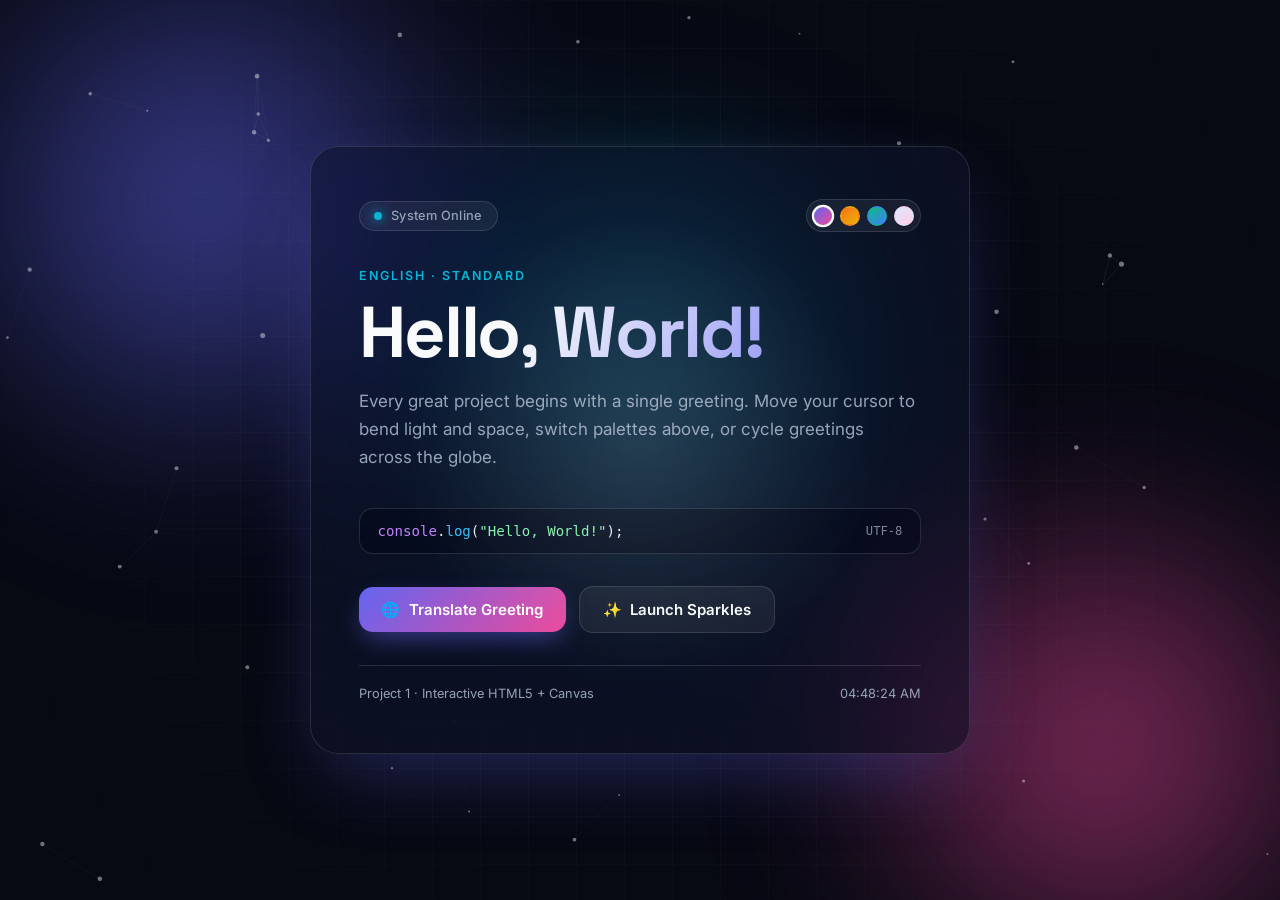
==== index.html @ d6d96fd7 "First Commit" ====
<!DOCTYPE html>
<html lang="en">
<head>
  <meta charset="UTF-8" />
  <meta name="viewport" content="width=device-width, initial-scale=1.0" />
  <title>Hello, World!</title>
  <link rel="preconnect" href="https://fonts.googleapis.com" />
  <link rel="preconnect" href="https://fonts.gstatic.com" crossorigin />
  <link href="https://fonts.googleapis.com/css2?family=Inter:wght@400;500;600&family=Space+Grotesk:wght@600;700&display=swap" rel="stylesheet" />
  <style>
    :root {
      --bg-base: #070913;
      --accent-1: #6366f1;
      --accent-2: #ec4899;
      --accent-3: #06b6d4;
      --card-bg: rgba(17, 22, 42, 0.58);
      --card-border: rgba(255, 255, 255, 0.12);
      --text-main: #f8fafc;
      --text-muted: #94a3b8;
      --chip-bg: rgba(255, 255, 255, 0.06);
      --shadow-glow: 0 30px 80px -20px rgba(99, 102, 241, 0.35);
    }

    [data-theme="sunset"] {
      --bg-base: #12080d;
      --accent-1: #f97316;
      --accent-2: #ef4444;
      --accent-3: #eab308;
      --card-bg: rgba(34, 15, 22, 0.6);
      --shadow-glow: 0 30px 80px -20px rgba(249, 115, 22, 0.35);
    }

    [data-theme="emerald"] {
      --bg-base: #04110e;
      --accent-1: #10b981;
      --accent-2: #14b8a6;
      --accent-3: #3b82f6;
      --card-bg: rgba(10, 30, 26, 0.6);
      --shadow-glow: 0 30px 80px -20px rgba(16, 185, 129, 0.35);
    }

    [data-theme="daylight"] {
      --bg-base: #f4f7ff;
      --accent-1: #4f46e5;
      --accent-2: #db2777;
      --accent-3: #0284c7;
      --card-bg: rgba(255, 255, 255, 0.72);
      --card-border: rgba(15, 23, 42, 0.1);
      --text-main: #0f172a;
      --text-muted: #475569;
      --chip-bg: rgba(15, 23, 42, 0.05);
      --shadow-glow: 0 30px 80px -20px rgba(79, 70, 229, 0.22);
    }

    * {
      box-sizing: border-box;
      margin: 0;
      padding: 0;
    }

    body {
      min-height: 100vh;
      font-family: 'Inter', -apple-system, BlinkMacSystemFont, 'Segoe UI', Roboto, sans-serif;
      background-color: var(--bg-base);
      color: var(--text-main);
      display: grid;
      place-items: center;
      overflow: hidden;
      position: relative;
      transition: background-color 0.6s cubic-bezier(0.22, 1, 0.36, 1), color 0.4s ease;
      padding: 1.5rem;
    }

    /* Ambient animated aurora blobs */
    .aurora {
      position: fixed;
      inset: 0;
      pointer-events: none;
      z-index: 0;
      filter: blur(90px);
      opacity: 0.65;
    }

    .blob {
      position: absolute;
      border-radius: 50%;
      animation: float 16s ease-in-out infinite alternate;
      transition: background 0.6s ease;
    }

    .blob-1 {
      width: 48vw;
      height: 48vw;
      max-width: 620px;
      max-height: 620px;
      background: radial-gradient(circle, var(--accent-1), transparent 70%);
      top: -12%;
      left: -8%;
    }

    .blob-2 {
      width: 44vw;
      height: 44vw;
      max-width: 560px;
      max-height: 560px;
      background: radial-gradient(circle, var(--accent-2), transparent 70%);
      bottom: -14%;
      right: -8%;
      animation-delay: -6s;
    }

    .blob-3 {
      width: 36vw;
      height: 36vw;
      max-width: 460px;
      max-height: 460px;
      background: radial-gradient(circle, var(--accent-3), transparent 70%);
      top: 40%;
      left: 50%;
      transform: translate(-50%, -50%);
      animation-delay: -11s;
    }

    @keyframes float {
      0% {
        transform: translate(0, 0) scale(1);
      }
      50% {
        transform: translate(40px, -30px) scale(1.08);
      }
      100% {
        transform: translate(-30px, 35px) scale(0.95);
      }
    }

    /* Interactive particle canvas */
    #constellation {
      position: fixed;
      inset: 0;
      width: 100%;
      height: 100%;
      z-index: 1;
      pointer-events: none;
    }

    /* Subtle noise grain overlay */
    .grid-overlay {
      position: fixed;
      inset: 0;
      z-index: 1;
      pointer-events: none;
      background-image:
        linear-gradient(to right, rgba(148, 163, 184, 0.05) 1px, transparent 1px),
        linear-gradient(to bottom, rgba(148, 163, 184, 0.05) 1px, transparent 1px);
      background-size: 48px 48px;
      mask-image: radial-gradient(circle at center, black 35%, transparent 85%);
      -webkit-mask-image: radial-gradient(circle at center, black 35%, transparent 85%);
    }

    /* Main glassmorphic card */
    .stage {
      perspective: 1200px;
      z-index: 2;
      width: 100%;
      max-width: 660px;
    }

    .card {
      position: relative;
      background: var(--card-bg);
      backdrop-filter: blur(24px) saturate(160%);
      -webkit-backdrop-filter: blur(24px) saturate(160%);
      border: 1px solid var(--card-border);
      border-radius: 28px;
      padding: 3.25rem 3rem;
      box-shadow: var(--shadow-glow);
      transform-style: preserve-3d;
      transition: transform 0.18s ease-out, background 0.5s ease, border-color 0.5s ease, box-shadow 0.5s ease;
      overflow: hidden;
    }

    /* Dynamic spotlight inside card */
    .card::before {
      content: "";
      position: absolute;
      inset: 0;
      background: radial-gradient(
        520px circle at var(--mouse-x, 50%) var(--mouse-y, 50%),
        rgba(255, 255, 255, 0.11),
        transparent 45%
      );
      pointer-events: none;
      border-radius: inherit;
    }

    .top-bar {
      display: flex;
      align-items: center;
      justify-content: space-between;
      gap: 1rem;
      margin-bottom: 2.25rem;
      flex-wrap: wrap;
    }

    .status-pill {
      display: inline-flex;
      align-items: center;
      gap: 0.55rem;
      padding: 0.42rem 0.9rem;
      border-radius: 999px;
      background: var(--chip-bg);
      border: 1px solid var(--card-border);
      font-size: 0.8rem;
      font-weight: 500;
      letter-spacing: 0.02em;
      color: var(--text-muted);
    }

    .pulse-dot {
      width: 8px;
      height: 8px;
      border-radius: 50%;
      background: var(--accent-3);
      box-shadow: 0 0 12px var(--accent-3);
      animation: pulse 2s infinite;
    }

    @keyframes pulse {
      0%, 100% { transform: scale(1); opacity: 1; }
      50% { transform: scale(1.35); opacity: 0.65; }
    }

    .theme-switcher {
      display: inline-flex;
      align-items: center;
      gap: 0.45rem;
      padding: 0.35rem;
      border-radius: 999px;
      background: var(--chip-bg);
      border: 1px solid var(--card-border);
    }

    .theme-dot {
      width: 20px;
      height: 20px;
      border-radius: 50%;
      border: 2px solid transparent;
      cursor: pointer;
      transition: transform 0.2s ease, border-color 0.2s ease;
    }

    .theme-dot:hover {
      transform: scale(1.18);
    }

    .theme-dot.active {
      border-color: var(--text-main);
      transform: scale(1.12);
    }

    .theme-dot[data-set="aurora"] { background: linear-gradient(135deg, #6366f1, #ec4899); }
    .theme-dot[data-set="sunset"] { background: linear-gradient(135deg, #f97316, #eab308); }
    .theme-dot[data-set="emerald"] { background: linear-gradient(135deg, #10b981, #3b82f6); }
    .theme-dot[data-set="daylight"] { background: linear-gradient(135deg, #e0e7ff, #fbcfe8); }

    .lang-tag {
      font-size: 0.78rem;
      text-transform: uppercase;
      letter-spacing: 0.16em;
      font-weight: 600;
      color: var(--accent-3);
      margin-bottom: 0.65rem;
      display: block;
      transition: opacity 0.25s ease;
    }

    h1 {
      font-family: 'Space Grotesk', system-ui, sans-serif;
      font-size: clamp(2.75rem, 7vw, 4.5rem);
      font-weight: 700;
      line-height: 1.06;
      letter-spacing: -0.03em;
      margin-bottom: 1.15rem;
      background: linear-gradient(120deg, var(--text-main) 15%, var(--accent-1) 52%, var(--accent-2) 88%);
      background-size: 200% auto;
      -webkit-background-clip: text;
      background-clip: text;
      color: transparent;
      animation: shimmer 6s linear infinite;
      transition: opacity 0.22s ease, transform 0.22s ease;
    }

    .fade-swap {
      opacity: 0;
      transform: translateY(8px);
    }

    @keyframes shimmer {
      to {
        background-position: 200% center;
      }
    }

    .subtitle {
      font-size: 1.06rem;
      line-height: 1.65;
      color: var(--text-muted);
      max-width: 52ch;
      margin-bottom: 2.25rem;
    }

    .code-snippet {
      display: flex;
      align-items: center;
      justify-content: space-between;
      gap: 0.75rem;
      background: rgba(2, 6, 23, 0.42);
      border: 1px solid var(--card-border);
      border-radius: 14px;
      padding: 0.85rem 1.1rem;
      margin-bottom: 2rem;
      font-family: 'Cascadia Code', 'Fira Code', Consolas, monospace;
      font-size: 0.88rem;
      color: #e2e8f0;
      overflow-x: auto;
    }

    [data-theme="daylight"] .code-snippet {
      background: rgba(15, 23, 42, 0.88);
    }

    .code-kw { color: #c084fc; }
    .code-fn { color: #38bdf8; }
    .code-str { color: #86efac; }

    .actions {
      display: flex;
      flex-wrap: wrap;
      gap: 0.85rem;
      align-items: center;
    }

    .btn {
      appearance: none;
      border: none;
      cursor: pointer;
      font-family: inherit;
      font-size: 0.94rem;
      font-weight: 600;
      padding: 0.82rem 1.4rem;
      border-radius: 14px;
      display: inline-flex;
      align-items: center;
      gap: 0.55rem;
      transition: transform 0.18s ease, box-shadow 0.25s ease, background 0.25s ease;
    }

    .btn:active {
      transform: scale(0.97);
    }

    .btn-primary {
      background: linear-gradient(135deg, var(--accent-1), var(--accent-2));
      color: #ffffff;
      box-shadow: 0 10px 26px -6px rgba(99, 102, 241, 0.55);
    }

    .btn-primary:hover {
      transform: translateY(-2px);
      box-shadow: 0 14px 30px -6px rgba(236, 72, 153, 0.55);
    }

    .btn-secondary {
      background: var(--chip-bg);
      color: var(--text-main);
      border: 1px solid var(--card-border);
    }

    .btn-secondary:hover {
      transform: translateY(-2px);
      background: rgba(255, 255, 255, 0.12);
    }

    .footer-meta {
      margin-top: 2rem;
      padding-top: 1.25rem;
      border-top: 1px solid var(--card-border);
      display: flex;
      justify-content: space-between;
      align-items: center;
      font-size: 0.8rem;
      color: var(--text-muted);
      flex-wrap: wrap;
      gap: 0.5rem;
    }

    @media (max-width: 540px) {
      .card {
        padding: 2.25rem 1.65rem;
        border-radius: 22px;
      }
      .actions {
        width: 100%;
      }
      .btn {
        flex: 1 1 auto;
        justify-content: center;
      }
    }

    @media (prefers-reduced-motion: reduce) {
      *, *::before, *::after {
        animation-duration: 0.01ms !important;
        animation-iteration-count: 1 !important;
        transition-duration: 0.01ms !important;
      }
    }
  </style>
</head>
<body data-theme="aurora">
  <div class="aurora" aria-hidden="true">
    <div class="blob blob-1"></div>
    <div class="blob blob-2"></div>
    <div class="blob blob-3"></div>
  </div>
  <div class="grid-overlay" aria-hidden="true"></div>
  <canvas id="constellation" aria-hidden="true"></canvas>

  <main class="stage">
    <section class="card" id="tilt-card">
      <div class="top-bar">
        <div class="status-pill">
          <span class="pulse-dot"></span>
          <span id="live-status">System Online</span>
        </div>

        <div class="theme-switcher" role="group" aria-label="Color theme">
          <button class="theme-dot active" data-set="aurora" title="Cosmic Aurora" aria-label="Cosmic Aurora theme"></button>
          <button class="theme-dot" data-set="sunset" title="Solar Sunset" aria-label="Solar Sunset theme"></button>
          <button class="theme-dot" data-set="emerald" title="Cyber Emerald" aria-label="Cyber Emerald theme"></button>
          <button class="theme-dot" data-set="daylight" title="Crisp Daylight" aria-label="Crisp Daylight theme"></button>
        </div>
      </div>

      <span class="lang-tag" id="lang-label">English · Standard</span>
      <h1 id="greeting-text">Hello, World!</h1>

      <p class="subtitle">
        Every great project begins with a single greeting. Move your cursor to bend light and space, switch palettes above, or cycle greetings across the globe.
      </p>

      <div class="code-snippet" aria-label="Code example">
        <code>
          <span class="code-kw">console</span>.<span class="code-fn">log</span>(<span class="code-str" id="code-greeting">"Hello, World!"</span>);
        </code>
        <span style="opacity: 0.55; font-size: 0.76rem;">UTF-8</span>
      </div>

      <div class="actions">
        <button class="btn btn-primary" id="lang-btn" type="button">
          <span>🌐</span>
          <span>Translate Greeting</span>
        </button>
        <button class="btn btn-secondary" id="spark-btn" type="button">
          <span>✨</span>
          <span>Launch Sparkles</span>
        </button>
      </div>

      <div class="footer-meta">
        <span>Project 1 · Interactive HTML5 + Canvas</span>
        <span id="local-clock">--:--:--</span>
      </div>
    </section>
  </main>

  <script>
    // 1. Multilingual Greeting Cycler
    const greetings = [
      { lang: "English · Standard", text: "Hello, World!" },
      { lang: "Español · Spanish", text: "¡Hola, Mundo!" },
      { lang: "日本語 · Japanese", text: "こんにちは、世界！" },
      { lang: "Français · French", text: "Bonjour, le Monde !" },
      { lang: "हिन्दी · Hindi", text: "नमस्ते, दुनिया!" },
      { lang: "한국어 · Korean", text: "안녕하세요, 세계!" },
      { lang: "Italiano · Italian", text: "Ciao, Mondo!" },
      { lang: "Deutsch · German", text: "Hallo, Welt!" }
    ];

    let currentIdx = 0;
    const greetingEl = document.getElementById("greeting-text");
    const langLabelEl = document.getElementById("lang-label");
    const codeGreetingEl = document.getElementById("code-greeting");
    const langBtn = document.getElementById("lang-btn");

    langBtn.addEventListener("click", () => {
      currentIdx = (currentIdx + 1) % greetings.length;
      greetingEl.classList.add("fade-swap");
      langLabelEl.style.opacity = "0";

      setTimeout(() => {
        const item = greetings[currentIdx];
        greetingEl.textContent = item.text;
        langLabelEl.textContent = item.lang;
        codeGreetingEl.textContent = `"${item.text}"`;
        greetingEl.classList.remove("fade-swap");
        langLabelEl.style.opacity = "1";
      }, 200);
    });

    // 2. Theme Switcher
    const themeDots = document.querySelectorAll(".theme-dot");
    themeDots.forEach((dot) => {
      dot.addEventListener("click", () => {
        themeDots.forEach((d) => d.classList.remove("active"));
        dot.classList.add("active");
        document.body.setAttribute("data-theme", dot.dataset.set);
      });
    });

    // 3. Live Local Clock
    const clockEl = document.getElementById("local-clock");
    function updateClock() {
      const now = new Date();
      clockEl.textContent = now.toLocaleTimeString([], {
        hour: "2-digit",
        minute: "2-digit",
        second: "2-digit"
      });
    }
    updateClock();
    setInterval(updateClock, 1000);

    // 4. Subtle 3D Card Tilt & Cursor Spotlight
    const card = document.getElementById("tilt-card");
    const prefersReducedMotion = window.matchMedia("(prefers-reduced-motion: reduce)").matches;

    window.addEventListener("mousemove", (e) => {
      const rect = card.getBoundingClientRect();
      const x = e.clientX - rect.left;
      const y = e.clientY - rect.top;
      card.style.setProperty("--mouse-x", `${x}px`);
      card.style.setProperty("--mouse-y", `${y}px`);

      if (prefersReducedMotion) return;

      const centerX = rect.left + rect.width / 2;
      const centerY = rect.top + rect.height / 2;
      const deltaX = (e.clientX - centerX) / (window.innerWidth / 2);
      const deltaY = (e.clientY - centerY) / (window.innerHeight / 2);

      const rotateX = Math.max(-7, Math.min(7, -deltaY * 6));
      const rotateY = Math.max(-7, Math.min(7, deltaX * 6));
      card.style.transform = `rotateX(${rotateX}deg) rotateY(${rotateY}deg)`;
    });

    window.addEventListener("mouseleave", () => {
      card.style.transform = "rotateX(0deg) rotateY(0deg)";
    });

    // 5. Interactive Constellation & Sparkle Burst Canvas
    const canvas = document.getElementById("constellation");
    const ctx = canvas.getContext("2d");
    let width = (canvas.width = window.innerWidth);
    let height = (canvas.height = window.innerHeight);

    window.addEventListener("resize", () => {
      width = canvas.width = window.innerWidth;
      height = canvas.height = window.innerHeight;
    });

    const particles = [];
    const sparkles = [];
    const PARTICLE_COUNT = Math.min(65, Math.floor((width * height) / 22000));

    for (let i = 0; i < PARTICLE_COUNT; i++) {
      particles.push({
        x: Math.random() * width,
        y: Math.random() * height,
        vx: (Math.random() - 0.5) * 0.45,
        vy: (Math.random() - 0.5) * 0.45,
        r: Math.random() * 1.8 + 0.8
      });
    }

    function spawnBurst(originX, originY) {
      const colors = ["#818cf8", "#f472b6", "#38bdf8", "#facc15", "#34d399"];
      for (let i = 0; i < 42; i++) {
        const angle = (Math.PI * 2 * i) / 42 + (Math.random() - 0.5) * 0.3;
        const speed = Math.random() * 5.5 + 2;
        sparkles.push({
          x: originX,
          y: originY,
          vx: Math.cos(angle) * speed,
          vy: Math.sin(angle) * speed - 1.2,
          life: 1,
          decay: Math.random() * 0.016 + 0.012,
          size: Math.random() * 3.5 + 1.5,
          color: colors[Math.floor(Math.random() * colors.length)]
        });
      }
    }

    document.getElementById("spark-btn").addEventListener("click", (e) => {
      const rect = e.currentTarget.getBoundingClientRect();
      spawnBurst(rect.left + rect.width / 2, rect.top + rect.height / 2);
    });

    function animate() {
      ctx.clearRect(0, 0, width, height);
      const isDaylight = document.body.getAttribute("data-theme") === "daylight";
      const dotColor = isDaylight ? "rgba(79, 70, 229, 0.35)" : "rgba(255, 255, 255, 0.42)";

      // Ambient constellation
      for (let i = 0; i < particles.length; i++) {
        const p = particles[i];
        p.x += p.vx;
        p.y += p.vy;

        if (p.x < 0 || p.x > width) p.vx *= -1;
        if (p.y < 0 || p.y > height) p.vy *= -1;

        ctx.beginPath();
        ctx.arc(p.x, p.y, p.r, 0, Math.PI * 2);
        ctx.fillStyle = dotColor;
        ctx.fill();

        for (let j = i + 1; j < particles.length; j++) {
          const p2 = particles[j];
          const dx = p.x - p2.x;
          const dy = p.y - p2.y;
          const dist = Math.hypot(dx, dy);
          if (dist < 130) {
            ctx.beginPath();
            ctx.moveTo(p.x, p.y);
            ctx.lineTo(p2.x, p2.y);
            const alpha = (1 - dist / 130) * (isDaylight ? 0.14 : 0.16);
            ctx.strokeStyle = isDaylight
              ? `rgba(79, 70, 229, ${alpha})`
              : `rgba(148, 163, 184, ${alpha})`;
            ctx.lineWidth = 0.8;
            ctx.stroke();
          }
        }
      }

      // Sparkle burst particles
      for (let i = sparkles.length - 1; i >= 0; i--) {
        const s = sparkles[i];
        s.x += s.vx;
        s.y += s.vy;
        s.vy += 0.09; // subtle gravity
        s.life -= s.decay;

        if (s.life <= 0) {
          sparkles.splice(i, 1);
          continue;
        }

        ctx.save();
        ctx.globalAlpha = s.life;
        ctx.beginPath();
        ctx.arc(s.x, s.y, s.size, 0, Math.PI * 2);
        ctx.fillStyle = s.color;
        ctx.shadowBlur = 10;
        ctx.shadowColor = s.color;
        ctx.fill();
        ctx.restore();
      }

      if (!prefersReducedMotion) {
        requestAnimationFrame(animate);
      }
    }

    animate();
  </script>
</body>
</html>
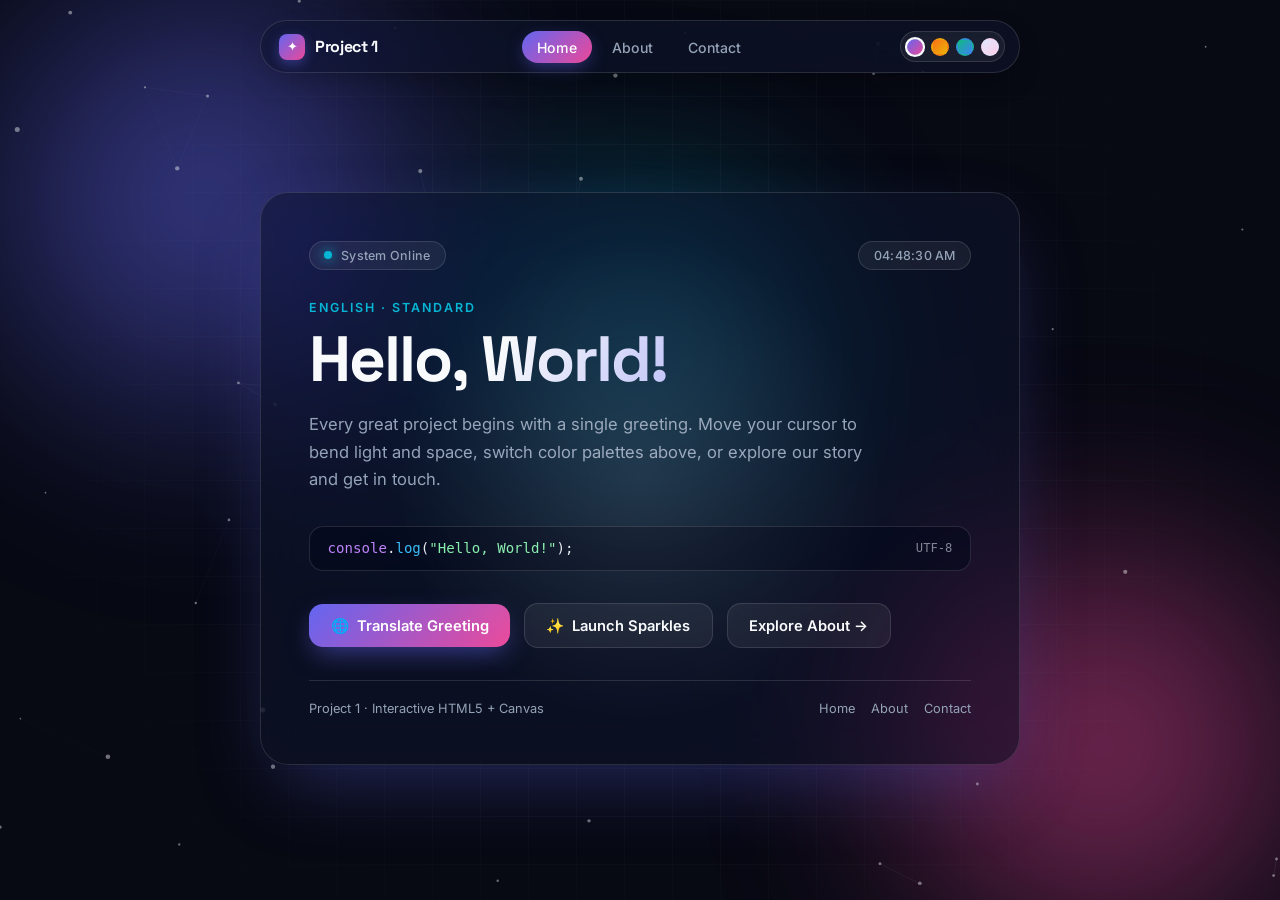
==== commit 736b81fb: "added about and contact page" ====
--- a/index.html
+++ b/index.html
@@ -3,419 +3,11 @@
 <head>
   <meta charset="UTF-8" />
   <meta name="viewport" content="width=device-width, initial-scale=1.0" />
-  <title>Hello, World!</title>
+  <title>Hello, World! · Project 1</title>
   <link rel="preconnect" href="https://fonts.googleapis.com" />
   <link rel="preconnect" href="https://fonts.gstatic.com" crossorigin />
   <link href="https://fonts.googleapis.com/css2?family=Inter:wght@400;500;600&family=Space+Grotesk:wght@600;700&display=swap" rel="stylesheet" />
-  <style>
-    :root {
-      --bg-base: #070913;
-      --accent-1: #6366f1;
-      --accent-2: #ec4899;
-      --accent-3: #06b6d4;
-      --card-bg: rgba(17, 22, 42, 0.58);
-      --card-border: rgba(255, 255, 255, 0.12);
-      --text-main: #f8fafc;
-      --text-muted: #94a3b8;
-      --chip-bg: rgba(255, 255, 255, 0.06);
-      --shadow-glow: 0 30px 80px -20px rgba(99, 102, 241, 0.35);
-    }
-
-    [data-theme="sunset"] {
-      --bg-base: #12080d;
-      --accent-1: #f97316;
-      --accent-2: #ef4444;
-      --accent-3: #eab308;
-      --card-bg: rgba(34, 15, 22, 0.6);
-      --shadow-glow: 0 30px 80px -20px rgba(249, 115, 22, 0.35);
-    }
-
-    [data-theme="emerald"] {
-      --bg-base: #04110e;
-      --accent-1: #10b981;
-      --accent-2: #14b8a6;
-      --accent-3: #3b82f6;
-      --card-bg: rgba(10, 30, 26, 0.6);
-      --shadow-glow: 0 30px 80px -20px rgba(16, 185, 129, 0.35);
-    }
-
-    [data-theme="daylight"] {
-      --bg-base: #f4f7ff;
-      --accent-1: #4f46e5;
-      --accent-2: #db2777;
-      --accent-3: #0284c7;
-      --card-bg: rgba(255, 255, 255, 0.72);
-      --card-border: rgba(15, 23, 42, 0.1);
-      --text-main: #0f172a;
-      --text-muted: #475569;
-      --chip-bg: rgba(15, 23, 42, 0.05);
-      --shadow-glow: 0 30px 80px -20px rgba(79, 70, 229, 0.22);
-    }
-
-    * {
-      box-sizing: border-box;
-      margin: 0;
-      padding: 0;
-    }
-
-    body {
-      min-height: 100vh;
-      font-family: 'Inter', -apple-system, BlinkMacSystemFont, 'Segoe UI', Roboto, sans-serif;
-      background-color: var(--bg-base);
-      color: var(--text-main);
-      display: grid;
-      place-items: center;
-      overflow: hidden;
-      position: relative;
-      transition: background-color 0.6s cubic-bezier(0.22, 1, 0.36, 1), color 0.4s ease;
-      padding: 1.5rem;
-    }
-
-    /* Ambient animated aurora blobs */
-    .aurora {
-      position: fixed;
-      inset: 0;
-      pointer-events: none;
-      z-index: 0;
-      filter: blur(90px);
-      opacity: 0.65;
-    }
-
-    .blob {
-      position: absolute;
-      border-radius: 50%;
-      animation: float 16s ease-in-out infinite alternate;
-      transition: background 0.6s ease;
-    }
-
-    .blob-1 {
-      width: 48vw;
-      height: 48vw;
-      max-width: 620px;
-      max-height: 620px;
-      background: radial-gradient(circle, var(--accent-1), transparent 70%);
-      top: -12%;
-      left: -8%;
-    }
-
-    .blob-2 {
-      width: 44vw;
-      height: 44vw;
-      max-width: 560px;
-      max-height: 560px;
-      background: radial-gradient(circle, var(--accent-2), transparent 70%);
-      bottom: -14%;
-      right: -8%;
-      animation-delay: -6s;
-    }
-
-    .blob-3 {
-      width: 36vw;
-      height: 36vw;
-      max-width: 460px;
-      max-height: 460px;
-      background: radial-gradient(circle, var(--accent-3), transparent 70%);
-      top: 40%;
-      left: 50%;
-      transform: translate(-50%, -50%);
-      animation-delay: -11s;
-    }
-
-    @keyframes float {
-      0% {
-        transform: translate(0, 0) scale(1);
-      }
-      50% {
-        transform: translate(40px, -30px) scale(1.08);
-      }
-      100% {
-        transform: translate(-30px, 35px) scale(0.95);
-      }
-    }
-
-    /* Interactive particle canvas */
-    #constellation {
-      position: fixed;
-      inset: 0;
-      width: 100%;
-      height: 100%;
-      z-index: 1;
-      pointer-events: none;
-    }
-
-    /* Subtle noise grain overlay */
-    .grid-overlay {
-      position: fixed;
-      inset: 0;
-      z-index: 1;
-      pointer-events: none;
-      background-image:
-        linear-gradient(to right, rgba(148, 163, 184, 0.05) 1px, transparent 1px),
-        linear-gradient(to bottom, rgba(148, 163, 184, 0.05) 1px, transparent 1px);
-      background-size: 48px 48px;
-      mask-image: radial-gradient(circle at center, black 35%, transparent 85%);
-      -webkit-mask-image: radial-gradient(circle at center, black 35%, transparent 85%);
-    }
-
-    /* Main glassmorphic card */
-    .stage {
-      perspective: 1200px;
-      z-index: 2;
-      width: 100%;
-      max-width: 660px;
-    }
-
-    .card {
-      position: relative;
-      background: var(--card-bg);
-      backdrop-filter: blur(24px) saturate(160%);
-      -webkit-backdrop-filter: blur(24px) saturate(160%);
-      border: 1px solid var(--card-border);
-      border-radius: 28px;
-      padding: 3.25rem 3rem;
-      box-shadow: var(--shadow-glow);
-      transform-style: preserve-3d;
-      transition: transform 0.18s ease-out, background 0.5s ease, border-color 0.5s ease, box-shadow 0.5s ease;
-      overflow: hidden;
-    }
-
-    /* Dynamic spotlight inside card */
-    .card::before {
-      content: "";
-      position: absolute;
-      inset: 0;
-      background: radial-gradient(
-        520px circle at var(--mouse-x, 50%) var(--mouse-y, 50%),
-        rgba(255, 255, 255, 0.11),
-        transparent 45%
-      );
-      pointer-events: none;
-      border-radius: inherit;
-    }
-
-    .top-bar {
-      display: flex;
-      align-items: center;
-      justify-content: space-between;
-      gap: 1rem;
-      margin-bottom: 2.25rem;
-      flex-wrap: wrap;
-    }
-
-    .status-pill {
-      display: inline-flex;
-      align-items: center;
-      gap: 0.55rem;
-      padding: 0.42rem 0.9rem;
-      border-radius: 999px;
-      background: var(--chip-bg);
-      border: 1px solid var(--card-border);
-      font-size: 0.8rem;
-      font-weight: 500;
-      letter-spacing: 0.02em;
-      color: var(--text-muted);
-    }
-
-    .pulse-dot {
-      width: 8px;
-      height: 8px;
-      border-radius: 50%;
-      background: var(--accent-3);
-      box-shadow: 0 0 12px var(--accent-3);
-      animation: pulse 2s infinite;
-    }
-
-    @keyframes pulse {
-      0%, 100% { transform: scale(1); opacity: 1; }
-      50% { transform: scale(1.35); opacity: 0.65; }
-    }
-
-    .theme-switcher {
-      display: inline-flex;
-      align-items: center;
-      gap: 0.45rem;
-      padding: 0.35rem;
-      border-radius: 999px;
-      background: var(--chip-bg);
-      border: 1px solid var(--card-border);
-    }
-
-    .theme-dot {
-      width: 20px;
-      height: 20px;
-      border-radius: 50%;
-      border: 2px solid transparent;
-      cursor: pointer;
-      transition: transform 0.2s ease, border-color 0.2s ease;
-    }
-
-    .theme-dot:hover {
-      transform: scale(1.18);
-    }
-
-    .theme-dot.active {
-      border-color: var(--text-main);
-      transform: scale(1.12);
-    }
-
-    .theme-dot[data-set="aurora"] { background: linear-gradient(135deg, #6366f1, #ec4899); }
-    .theme-dot[data-set="sunset"] { background: linear-gradient(135deg, #f97316, #eab308); }
-    .theme-dot[data-set="emerald"] { background: linear-gradient(135deg, #10b981, #3b82f6); }
-    .theme-dot[data-set="daylight"] { background: linear-gradient(135deg, #e0e7ff, #fbcfe8); }
-
-    .lang-tag {
-      font-size: 0.78rem;
-      text-transform: uppercase;
-      letter-spacing: 0.16em;
-      font-weight: 600;
-      color: var(--accent-3);
-      margin-bottom: 0.65rem;
-      display: block;
-      transition: opacity 0.25s ease;
-    }
-
-    h1 {
-      font-family: 'Space Grotesk', system-ui, sans-serif;
-      font-size: clamp(2.75rem, 7vw, 4.5rem);
-      font-weight: 700;
-      line-height: 1.06;
-      letter-spacing: -0.03em;
-      margin-bottom: 1.15rem;
-      background: linear-gradient(120deg, var(--text-main) 15%, var(--accent-1) 52%, var(--accent-2) 88%);
-      background-size: 200% auto;
-      -webkit-background-clip: text;
-      background-clip: text;
-      color: transparent;
-      animation: shimmer 6s linear infinite;
-      transition: opacity 0.22s ease, transform 0.22s ease;
-    }
-
-    .fade-swap {
-      opacity: 0;
-      transform: translateY(8px);
-    }
-
-    @keyframes shimmer {
-      to {
-        background-position: 200% center;
-      }
-    }
-
-    .subtitle {
-      font-size: 1.06rem;
-      line-height: 1.65;
-      color: var(--text-muted);
-      max-width: 52ch;
-      margin-bottom: 2.25rem;
-    }
-
-    .code-snippet {
-      display: flex;
-      align-items: center;
-      justify-content: space-between;
-      gap: 0.75rem;
-      background: rgba(2, 6, 23, 0.42);
-      border: 1px solid var(--card-border);
-      border-radius: 14px;
-      padding: 0.85rem 1.1rem;
-      margin-bottom: 2rem;
-      font-family: 'Cascadia Code', 'Fira Code', Consolas, monospace;
-      font-size: 0.88rem;
-      color: #e2e8f0;
-      overflow-x: auto;
-    }
-
-    [data-theme="daylight"] .code-snippet {
-      background: rgba(15, 23, 42, 0.88);
-    }
-
-    .code-kw { color: #c084fc; }
-    .code-fn { color: #38bdf8; }
-    .code-str { color: #86efac; }
-
-    .actions {
-      display: flex;
-      flex-wrap: wrap;
-      gap: 0.85rem;
-      align-items: center;
-    }
-
-    .btn {
-      appearance: none;
-      border: none;
-      cursor: pointer;
-      font-family: inherit;
-      font-size: 0.94rem;
-      font-weight: 600;
-      padding: 0.82rem 1.4rem;
-      border-radius: 14px;
-      display: inline-flex;
-      align-items: center;
-      gap: 0.55rem;
-      transition: transform 0.18s ease, box-shadow 0.25s ease, background 0.25s ease;
-    }
-
-    .btn:active {
-      transform: scale(0.97);
-    }
-
-    .btn-primary {
-      background: linear-gradient(135deg, var(--accent-1), var(--accent-2));
-      color: #ffffff;
-      box-shadow: 0 10px 26px -6px rgba(99, 102, 241, 0.55);
-    }
-
-    .btn-primary:hover {
-      transform: translateY(-2px);
-      box-shadow: 0 14px 30px -6px rgba(236, 72, 153, 0.55);
-    }
-
-    .btn-secondary {
-      background: var(--chip-bg);
-      color: var(--text-main);
-      border: 1px solid var(--card-border);
-    }
-
-    .btn-secondary:hover {
-      transform: translateY(-2px);
-      background: rgba(255, 255, 255, 0.12);
-    }
-
-    .footer-meta {
-      margin-top: 2rem;
-      padding-top: 1.25rem;
-      border-top: 1px solid var(--card-border);
-      display: flex;
-      justify-content: space-between;
-      align-items: center;
-      font-size: 0.8rem;
-      color: var(--text-muted);
-      flex-wrap: wrap;
-      gap: 0.5rem;
-    }
-
-    @media (max-width: 540px) {
-      .card {
-        padding: 2.25rem 1.65rem;
-        border-radius: 22px;
-      }
-      .actions {
-        width: 100%;
-      }
-      .btn {
-        flex: 1 1 auto;
-        justify-content: center;
-      }
-    }
-
-    @media (prefers-reduced-motion: reduce) {
-      *, *::before, *::after {
-        animation-duration: 0.01ms !important;
-        animation-iteration-count: 1 !important;
-        transition-duration: 0.01ms !important;
-      }
-    }
-  </style>
+  <link rel="stylesheet" href="styles.css" />
 </head>
 <body data-theme="aurora">
   <div class="aurora" aria-hidden="true">
@@ -426,27 +18,43 @@
   <div class="grid-overlay" aria-hidden="true"></div>
   <canvas id="constellation" aria-hidden="true"></canvas>
 
+  <header class="site-header">
+    <nav class="navbar" aria-label="Main navigation">
+      <a href="index.html" class="brand">
+        <span class="brand-mark">✦</span>
+        <span>Project 1</span>
+      </a>
+
+      <ul class="nav-links">
+        <li><a href="index.html" class="nav-link active" aria-current="page">Home</a></li>
+        <li><a href="about.html" class="nav-link">About</a></li>
+        <li><a href="contact.html" class="nav-link">Contact</a></li>
+      </ul>
+
+      <div class="theme-switcher" role="group" aria-label="Color theme">
+        <button class="theme-dot active" data-set="aurora" title="Cosmic Aurora" aria-label="Cosmic Aurora theme"></button>
+        <button class="theme-dot" data-set="sunset" title="Solar Sunset" aria-label="Solar Sunset theme"></button>
+        <button class="theme-dot" data-set="emerald" title="Cyber Emerald" aria-label="Cyber Emerald theme"></button>
+        <button class="theme-dot" data-set="daylight" title="Crisp Daylight" aria-label="Crisp Daylight theme"></button>
+      </div>
+    </nav>
+  </header>
+
   <main class="stage">
     <section class="card" id="tilt-card">
       <div class="top-bar">
         <div class="status-pill">
           <span class="pulse-dot"></span>
-          <span id="live-status">System Online</span>
+          <span>System Online</span>
         </div>
-
-        <div class="theme-switcher" role="group" aria-label="Color theme">
-          <button class="theme-dot active" data-set="aurora" title="Cosmic Aurora" aria-label="Cosmic Aurora theme"></button>
-          <button class="theme-dot" data-set="sunset" title="Solar Sunset" aria-label="Solar Sunset theme"></button>
-          <button class="theme-dot" data-set="emerald" title="Cyber Emerald" aria-label="Cyber Emerald theme"></button>
-          <button class="theme-dot" data-set="daylight" title="Crisp Daylight" aria-label="Crisp Daylight theme"></button>
-        </div>
+        <span class="status-pill" id="local-clock">--:--:--</span>
       </div>
 
-      <span class="lang-tag" id="lang-label">English · Standard</span>
+      <span class="eyebrow" id="lang-label">English · Standard</span>
       <h1 id="greeting-text">Hello, World!</h1>
 
       <p class="subtitle">
-        Every great project begins with a single greeting. Move your cursor to bend light and space, switch palettes above, or cycle greetings across the globe.
+        Every great project begins with a single greeting. Move your cursor to bend light and space, switch color palettes above, or explore our story and get in touch.
       </p>
 
       <div class="code-snippet" aria-label="Code example">
@@ -465,215 +73,22 @@
           <span>✨</span>
           <span>Launch Sparkles</span>
         </button>
+        <a href="about.html" class="btn btn-secondary">
+          <span>Explore About →</span>
+        </a>
       </div>
 
       <div class="footer-meta">
         <span>Project 1 · Interactive HTML5 + Canvas</span>
-        <span id="local-clock">--:--:--</span>
+        <div class="footer-links">
+          <a href="index.html">Home</a>
+          <a href="about.html">About</a>
+          <a href="contact.html">Contact</a>
+        </div>
       </div>
     </section>
   </main>
 
-  <script>
-    // 1. Multilingual Greeting Cycler
-    const greetings = [
-      { lang: "English · Standard", text: "Hello, World!" },
-      { lang: "Español · Spanish", text: "¡Hola, Mundo!" },
-      { lang: "日本語 · Japanese", text: "こんにちは、世界！" },
-      { lang: "Français · French", text: "Bonjour, le Monde !" },
-      { lang: "हिन्दी · Hindi", text: "नमस्ते, दुनिया!" },
-      { lang: "한국어 · Korean", text: "안녕하세요, 세계!" },
-      { lang: "Italiano · Italian", text: "Ciao, Mondo!" },
-      { lang: "Deutsch · German", text: "Hallo, Welt!" }
-    ];
-
-    let currentIdx = 0;
-    const greetingEl = document.getElementById("greeting-text");
-    const langLabelEl = document.getElementById("lang-label");
-    const codeGreetingEl = document.getElementById("code-greeting");
-    const langBtn = document.getElementById("lang-btn");
-
-    langBtn.addEventListener("click", () => {
-      currentIdx = (currentIdx + 1) % greetings.length;
-      greetingEl.classList.add("fade-swap");
-      langLabelEl.style.opacity = "0";
-
-      setTimeout(() => {
-        const item = greetings[currentIdx];
-        greetingEl.textContent = item.text;
-        langLabelEl.textContent = item.lang;
-        codeGreetingEl.textContent = `"${item.text}"`;
-        greetingEl.classList.remove("fade-swap");
-        langLabelEl.style.opacity = "1";
-      }, 200);
-    });
-
-    // 2. Theme Switcher
-    const themeDots = document.querySelectorAll(".theme-dot");
-    themeDots.forEach((dot) => {
-      dot.addEventListener("click", () => {
-        themeDots.forEach((d) => d.classList.remove("active"));
-        dot.classList.add("active");
-        document.body.setAttribute("data-theme", dot.dataset.set);
-      });
-    });
-
-    // 3. Live Local Clock
-    const clockEl = document.getElementById("local-clock");
-    function updateClock() {
-      const now = new Date();
-      clockEl.textContent = now.toLocaleTimeString([], {
-        hour: "2-digit",
-        minute: "2-digit",
-        second: "2-digit"
-      });
-    }
-    updateClock();
-    setInterval(updateClock, 1000);
-
-    // 4. Subtle 3D Card Tilt & Cursor Spotlight
-    const card = document.getElementById("tilt-card");
-    const prefersReducedMotion = window.matchMedia("(prefers-reduced-motion: reduce)").matches;
-
-    window.addEventListener("mousemove", (e) => {
-      const rect = card.getBoundingClientRect();
-      const x = e.clientX - rect.left;
-      const y = e.clientY - rect.top;
-      card.style.setProperty("--mouse-x", `${x}px`);
-      card.style.setProperty("--mouse-y", `${y}px`);
-
-      if (prefersReducedMotion) return;
-
-      const centerX = rect.left + rect.width / 2;
-      const centerY = rect.top + rect.height / 2;
-      const deltaX = (e.clientX - centerX) / (window.innerWidth / 2);
-      const deltaY = (e.clientY - centerY) / (window.innerHeight / 2);
-
-      const rotateX = Math.max(-7, Math.min(7, -deltaY * 6));
-      const rotateY = Math.max(-7, Math.min(7, deltaX * 6));
-      card.style.transform = `rotateX(${rotateX}deg) rotateY(${rotateY}deg)`;
-    });
-
-    window.addEventListener("mouseleave", () => {
-      card.style.transform = "rotateX(0deg) rotateY(0deg)";
-    });
-
-    // 5. Interactive Constellation & Sparkle Burst Canvas
-    const canvas = document.getElementById("constellation");
-    const ctx = canvas.getContext("2d");
-    let width = (canvas.width = window.innerWidth);
-    let height = (canvas.height = window.innerHeight);
-
-    window.addEventListener("resize", () => {
-      width = canvas.width = window.innerWidth;
-      height = canvas.height = window.innerHeight;
-    });
-
-    const particles = [];
-    const sparkles = [];
-    const PARTICLE_COUNT = Math.min(65, Math.floor((width * height) / 22000));
-
-    for (let i = 0; i < PARTICLE_COUNT; i++) {
-      particles.push({
-        x: Math.random() * width,
-        y: Math.random() * height,
-        vx: (Math.random() - 0.5) * 0.45,
-        vy: (Math.random() - 0.5) * 0.45,
-        r: Math.random() * 1.8 + 0.8
-      });
-    }
-
-    function spawnBurst(originX, originY) {
-      const colors = ["#818cf8", "#f472b6", "#38bdf8", "#facc15", "#34d399"];
-      for (let i = 0; i < 42; i++) {
-        const angle = (Math.PI * 2 * i) / 42 + (Math.random() - 0.5) * 0.3;
-        const speed = Math.random() * 5.5 + 2;
-        sparkles.push({
-          x: originX,
-          y: originY,
-          vx: Math.cos(angle) * speed,
-          vy: Math.sin(angle) * speed - 1.2,
-          life: 1,
-          decay: Math.random() * 0.016 + 0.012,
-          size: Math.random() * 3.5 + 1.5,
-          color: colors[Math.floor(Math.random() * colors.length)]
-        });
-      }
-    }
-
-    document.getElementById("spark-btn").addEventListener("click", (e) => {
-      const rect = e.currentTarget.getBoundingClientRect();
-      spawnBurst(rect.left + rect.width / 2, rect.top + rect.height / 2);
-    });
-
-    function animate() {
-      ctx.clearRect(0, 0, width, height);
-      const isDaylight = document.body.getAttribute("data-theme") === "daylight";
-      const dotColor = isDaylight ? "rgba(79, 70, 229, 0.35)" : "rgba(255, 255, 255, 0.42)";
-
-      // Ambient constellation
-      for (let i = 0; i < particles.length; i++) {
-        const p = particles[i];
-        p.x += p.vx;
-        p.y += p.vy;
-
-        if (p.x < 0 || p.x > width) p.vx *= -1;
-        if (p.y < 0 || p.y > height) p.vy *= -1;
-
-        ctx.beginPath();
-        ctx.arc(p.x, p.y, p.r, 0, Math.PI * 2);
-        ctx.fillStyle = dotColor;
-        ctx.fill();
-
-        for (let j = i + 1; j < particles.length; j++) {
-          const p2 = particles[j];
-          const dx = p.x - p2.x;
-          const dy = p.y - p2.y;
-          const dist = Math.hypot(dx, dy);
-          if (dist < 130) {
-            ctx.beginPath();
-            ctx.moveTo(p.x, p.y);
-            ctx.lineTo(p2.x, p2.y);
-            const alpha = (1 - dist / 130) * (isDaylight ? 0.14 : 0.16);
-            ctx.strokeStyle = isDaylight
-              ? `rgba(79, 70, 229, ${alpha})`
-              : `rgba(148, 163, 184, ${alpha})`;
-            ctx.lineWidth = 0.8;
-            ctx.stroke();
-          }
-        }
-      }
-
-      // Sparkle burst particles
-      for (let i = sparkles.length - 1; i >= 0; i--) {
-        const s = sparkles[i];
-        s.x += s.vx;
-        s.y += s.vy;
-        s.vy += 0.09; // subtle gravity
-        s.life -= s.decay;
-
-        if (s.life <= 0) {
-          sparkles.splice(i, 1);
-          continue;
-        }
-
-        ctx.save();
-        ctx.globalAlpha = s.life;
-        ctx.beginPath();
-        ctx.arc(s.x, s.y, s.size, 0, Math.PI * 2);
-        ctx.fillStyle = s.color;
-        ctx.shadowBlur = 10;
-        ctx.shadowColor = s.color;
-        ctx.fill();
-        ctx.restore();
-      }
-
-      if (!prefersReducedMotion) {
-        requestAnimationFrame(animate);
-      }
-    }
-
-    animate();
-  </script>
+  <script src="script.js"></script>
 </body>
 </html>
--- a/styles.css
+++ b/styles.css
@@ -0,0 +1,744 @@
+:root {
+  --bg-base: #070913;
+  --accent-1: #6366f1;
+  --accent-2: #ec4899;
+  --accent-3: #06b6d4;
+  --card-bg: rgba(17, 22, 42, 0.58);
+  --card-border: rgba(255, 255, 255, 0.12);
+  --input-bg: rgba(7, 10, 24, 0.52);
+  --text-main: #f8fafc;
+  --text-muted: #94a3b8;
+  --chip-bg: rgba(255, 255, 255, 0.06);
+  --chip-hover: rgba(255, 255, 255, 0.12);
+  --shadow-glow: 0 30px 80px -20px rgba(99, 102, 241, 0.35);
+}
+
+[data-theme="sunset"] {
+  --bg-base: #12080d;
+  --accent-1: #f97316;
+  --accent-2: #ef4444;
+  --accent-3: #eab308;
+  --card-bg: rgba(34, 15, 22, 0.62);
+  --input-bg: rgba(20, 8, 13, 0.55);
+  --shadow-glow: 0 30px 80px -20px rgba(249, 115, 22, 0.35);
+}
+
+[data-theme="emerald"] {
+  --bg-base: #04110e;
+  --accent-1: #10b981;
+  --accent-2: #14b8a6;
+  --accent-3: #3b82f6;
+  --card-bg: rgba(10, 30, 26, 0.62);
+  --input-bg: rgba(4, 16, 14, 0.55);
+  --shadow-glow: 0 30px 80px -20px rgba(16, 185, 129, 0.35);
+}
+
+[data-theme="daylight"] {
+  --bg-base: #f4f7ff;
+  --accent-1: #4f46e5;
+  --accent-2: #db2777;
+  --accent-3: #0284c7;
+  --card-bg: rgba(255, 255, 255, 0.76);
+  --card-border: rgba(15, 23, 42, 0.1);
+  --input-bg: rgba(255, 255, 255, 0.85);
+  --text-main: #0f172a;
+  --text-muted: #475569;
+  --chip-bg: rgba(15, 23, 42, 0.05);
+  --chip-hover: rgba(15, 23, 42, 0.1);
+  --shadow-glow: 0 30px 80px -20px rgba(79, 70, 229, 0.22);
+}
+
+* {
+  box-sizing: border-box;
+  margin: 0;
+  padding: 0;
+}
+
+body {
+  min-height: 100vh;
+  font-family: 'Inter', -apple-system, BlinkMacSystemFont, 'Segoe UI', Roboto, sans-serif;
+  background-color: var(--bg-base);
+  color: var(--text-main);
+  display: flex;
+  flex-direction: column;
+  align-items: center;
+  overflow-x: hidden;
+  position: relative;
+  transition: background-color 0.6s cubic-bezier(0.22, 1, 0.36, 1), color 0.4s ease;
+  padding: 1.25rem 1.5rem 3rem;
+}
+
+/* Ambient animated aurora blobs */
+.aurora {
+  position: fixed;
+  inset: 0;
+  pointer-events: none;
+  z-index: 0;
+  filter: blur(90px);
+  opacity: 0.65;
+}
+
+.blob {
+  position: absolute;
+  border-radius: 50%;
+  animation: float 16s ease-in-out infinite alternate;
+  transition: background 0.6s ease;
+}
+
+.blob-1 {
+  width: 48vw;
+  height: 48vw;
+  max-width: 620px;
+  max-height: 620px;
+  background: radial-gradient(circle, var(--accent-1), transparent 70%);
+  top: -12%;
+  left: -8%;
+}
+
+.blob-2 {
+  width: 44vw;
+  height: 44vw;
+  max-width: 560px;
+  max-height: 560px;
+  background: radial-gradient(circle, var(--accent-2), transparent 70%);
+  bottom: -14%;
+  right: -8%;
+  animation-delay: -6s;
+}
+
+.blob-3 {
+  width: 36vw;
+  height: 36vw;
+  max-width: 460px;
+  max-height: 460px;
+  background: radial-gradient(circle, var(--accent-3), transparent 70%);
+  top: 40%;
+  left: 50%;
+  transform: translate(-50%, -50%);
+  animation-delay: -11s;
+}
+
+@keyframes float {
+  0% { transform: translate(0, 0) scale(1); }
+  50% { transform: translate(40px, -30px) scale(1.08); }
+  100% { transform: translate(-30px, 35px) scale(0.95); }
+}
+
+#constellation {
+  position: fixed;
+  inset: 0;
+  width: 100%;
+  height: 100%;
+  z-index: 1;
+  pointer-events: none;
+}
+
+.grid-overlay {
+  position: fixed;
+  inset: 0;
+  z-index: 1;
+  pointer-events: none;
+  background-image:
+    linear-gradient(to right, rgba(148, 163, 184, 0.05) 1px, transparent 1px),
+    linear-gradient(to bottom, rgba(148, 163, 184, 0.05) 1px, transparent 1px);
+  background-size: 48px 48px;
+  mask-image: radial-gradient(circle at center, black 35%, transparent 85%);
+  -webkit-mask-image: radial-gradient(circle at center, black 35%, transparent 85%);
+}
+
+/* Shared Glassmorphic Navigation Bar */
+.site-header {
+  position: relative;
+  z-index: 10;
+  width: 100%;
+  max-width: 760px;
+  margin-bottom: 2rem;
+}
+
+.navbar {
+  display: flex;
+  align-items: center;
+  justify-content: space-between;
+  gap: 1rem;
+  padding: 0.65rem 0.9rem 0.65rem 1.15rem;
+  background: var(--card-bg);
+  backdrop-filter: blur(20px) saturate(160%);
+  -webkit-backdrop-filter: blur(20px) saturate(160%);
+  border: 1px solid var(--card-border);
+  border-radius: 999px;
+  box-shadow: 0 12px 32px -12px rgba(0, 0, 0, 0.35);
+}
+
+.brand {
+  display: inline-flex;
+  align-items: center;
+  gap: 0.6rem;
+  text-decoration: none;
+  color: var(--text-main);
+  font-family: 'Space Grotesk', system-ui, sans-serif;
+  font-weight: 700;
+  font-size: 1rem;
+  letter-spacing: -0.02em;
+}
+
+.brand-mark {
+  width: 26px;
+  height: 26px;
+  border-radius: 8px;
+  background: linear-gradient(135deg, var(--accent-1), var(--accent-2));
+  display: grid;
+  place-items: center;
+  color: #fff;
+  font-size: 0.82rem;
+  box-shadow: 0 4px 12px rgba(99, 102, 241, 0.4);
+}
+
+.nav-links {
+  display: flex;
+  align-items: center;
+  gap: 0.3rem;
+  list-style: none;
+}
+
+.nav-link {
+  text-decoration: none;
+  color: var(--text-muted);
+  font-size: 0.88rem;
+  font-weight: 500;
+  padding: 0.48rem 0.95rem;
+  border-radius: 999px;
+  transition: color 0.2s ease, background 0.2s ease, transform 0.2s ease;
+}
+
+.nav-link:hover {
+  color: var(--text-main);
+  background: var(--chip-bg);
+}
+
+.nav-link.active {
+  color: #ffffff;
+  background: linear-gradient(135deg, var(--accent-1), var(--accent-2));
+  box-shadow: 0 6px 18px -4px rgba(99, 102, 241, 0.5);
+}
+
+.theme-switcher {
+  display: inline-flex;
+  align-items: center;
+  gap: 0.42rem;
+  padding: 0.32rem;
+  border-radius: 999px;
+  background: var(--chip-bg);
+  border: 1px solid var(--card-border);
+}
+
+.theme-dot {
+  width: 18px;
+  height: 18px;
+  border-radius: 50%;
+  border: 2px solid transparent;
+  cursor: pointer;
+  transition: transform 0.2s ease, border-color 0.2s ease;
+}
+
+.theme-dot:hover {
+  transform: scale(1.18);
+}
+
+.theme-dot.active {
+  border-color: var(--text-main);
+  transform: scale(1.12);
+}
+
+.theme-dot[data-set="aurora"] { background: linear-gradient(135deg, #6366f1, #ec4899); }
+.theme-dot[data-set="sunset"] { background: linear-gradient(135deg, #f97316, #eab308); }
+.theme-dot[data-set="emerald"] { background: linear-gradient(135deg, #10b981, #3b82f6); }
+.theme-dot[data-set="daylight"] { background: linear-gradient(135deg, #e0e7ff, #fbcfe8); }
+
+/* Stage & Glass Card */
+.stage {
+  perspective: 1200px;
+  z-index: 2;
+  width: 100%;
+  max-width: 760px;
+  margin: auto 0;
+  animation: pageEnter 0.55s cubic-bezier(0.22, 1, 0.36, 1);
+}
+
+@keyframes pageEnter {
+  from {
+    opacity: 0;
+    transform: translateY(16px) scale(0.99);
+  }
+  to {
+    opacity: 1;
+    transform: translateY(0) scale(1);
+  }
+}
+
+.card {
+  position: relative;
+  background: var(--card-bg);
+  backdrop-filter: blur(24px) saturate(160%);
+  -webkit-backdrop-filter: blur(24px) saturate(160%);
+  border: 1px solid var(--card-border);
+  border-radius: 28px;
+  padding: 3rem;
+  box-shadow: var(--shadow-glow);
+  transform-style: preserve-3d;
+  transition: transform 0.18s ease-out, background 0.5s ease, border-color 0.5s ease, box-shadow 0.5s ease;
+  overflow: hidden;
+}
+
+.card::before {
+  content: "";
+  position: absolute;
+  inset: 0;
+  background: radial-gradient(
+    540px circle at var(--mouse-x, 50%) var(--mouse-y, 50%),
+    rgba(255, 255, 255, 0.1),
+    transparent 45%
+  );
+  pointer-events: none;
+  border-radius: inherit;
+}
+
+.top-bar {
+  display: flex;
+  align-items: center;
+  justify-content: space-between;
+  gap: 1rem;
+  margin-bottom: 1.85rem;
+  flex-wrap: wrap;
+}
+
+.status-pill {
+  display: inline-flex;
+  align-items: center;
+  gap: 0.55rem;
+  padding: 0.4rem 0.9rem;
+  border-radius: 999px;
+  background: var(--chip-bg);
+  border: 1px solid var(--card-border);
+  font-size: 0.78rem;
+  font-weight: 500;
+  letter-spacing: 0.02em;
+  color: var(--text-muted);
+}
+
+.pulse-dot {
+  width: 8px;
+  height: 8px;
+  border-radius: 50%;
+  background: var(--accent-3);
+  box-shadow: 0 0 12px var(--accent-3);
+  animation: pulse 2s infinite;
+}
+
+@keyframes pulse {
+  0%, 100% { transform: scale(1); opacity: 1; }
+  50% { transform: scale(1.35); opacity: 0.65; }
+}
+
+.eyebrow {
+  font-size: 0.78rem;
+  text-transform: uppercase;
+  letter-spacing: 0.16em;
+  font-weight: 600;
+  color: var(--accent-3);
+  margin-bottom: 0.6rem;
+  display: block;
+  transition: opacity 0.25s ease;
+}
+
+h1 {
+  font-family: 'Space Grotesk', system-ui, sans-serif;
+  font-size: clamp(2.4rem, 6vw, 4rem);
+  font-weight: 700;
+  line-height: 1.08;
+  letter-spacing: -0.03em;
+  margin-bottom: 1.1rem;
+  background: linear-gradient(120deg, var(--text-main) 15%, var(--accent-1) 52%, var(--accent-2) 88%);
+  background-size: 200% auto;
+  -webkit-background-clip: text;
+  background-clip: text;
+  color: transparent;
+  animation: shimmer 6s linear infinite;
+  transition: opacity 0.22s ease, transform 0.22s ease;
+}
+
+.fade-swap {
+  opacity: 0;
+  transform: translateY(8px);
+}
+
+@keyframes shimmer {
+  to { background-position: 200% center; }
+}
+
+.subtitle {
+  font-size: 1.04rem;
+  line-height: 1.65;
+  color: var(--text-muted);
+  max-width: 58ch;
+  margin-bottom: 2rem;
+}
+
+/* Code snippet on Home */
+.code-snippet {
+  display: flex;
+  align-items: center;
+  justify-content: space-between;
+  gap: 0.75rem;
+  background: rgba(2, 6, 23, 0.45);
+  border: 1px solid var(--card-border);
+  border-radius: 14px;
+  padding: 0.85rem 1.1rem;
+  margin-bottom: 2rem;
+  font-family: 'Cascadia Code', 'Fira Code', Consolas, monospace;
+  font-size: 0.88rem;
+  color: #e2e8f0;
+  overflow-x: auto;
+}
+
+[data-theme="daylight"] .code-snippet {
+  background: rgba(15, 23, 42, 0.9);
+}
+
+.code-kw { color: #c084fc; }
+.code-fn { color: #38bdf8; }
+.code-str { color: #86efac; }
+
+/* Buttons & Links */
+.actions {
+  display: flex;
+  flex-wrap: wrap;
+  gap: 0.85rem;
+  align-items: center;
+}
+
+.btn {
+  appearance: none;
+  border: none;
+  cursor: pointer;
+  text-decoration: none;
+  font-family: inherit;
+  font-size: 0.92rem;
+  font-weight: 600;
+  padding: 0.8rem 1.35rem;
+  border-radius: 14px;
+  display: inline-flex;
+  align-items: center;
+  justify-content: center;
+  gap: 0.5rem;
+  transition: transform 0.18s ease, box-shadow 0.25s ease, background 0.25s ease;
+}
+
+.btn:active {
+  transform: scale(0.97);
+}
+
+.btn-primary {
+  background: linear-gradient(135deg, var(--accent-1), var(--accent-2));
+  color: #ffffff;
+  box-shadow: 0 10px 26px -6px rgba(99, 102, 241, 0.55);
+}
+
+.btn-primary:hover {
+  transform: translateY(-2px);
+  box-shadow: 0 14px 30px -6px rgba(236, 72, 153, 0.55);
+}
+
+.btn-secondary {
+  background: var(--chip-bg);
+  color: var(--text-main);
+  border: 1px solid var(--card-border);
+}
+
+.btn-secondary:hover {
+  transform: translateY(-2px);
+  background: var(--chip-hover);
+}
+
+/* About Page Bento Grid & Stats */
+.stats-row {
+  display: grid;
+  grid-template-columns: repeat(3, 1fr);
+  gap: 0.9rem;
+  margin-bottom: 1.5rem;
+}
+
+.stat-box {
+  background: var(--chip-bg);
+  border: 1px solid var(--card-border);
+  border-radius: 16px;
+  padding: 1.1rem;
+  text-align: center;
+}
+
+.stat-value {
+  font-family: 'Space Grotesk', system-ui, sans-serif;
+  font-size: 1.65rem;
+  font-weight: 700;
+  color: var(--text-main);
+  margin-bottom: 0.2rem;
+}
+
+.stat-label {
+  font-size: 0.78rem;
+  color: var(--text-muted);
+}
+
+.bento-grid {
+  display: grid;
+  grid-template-columns: repeat(2, 1fr);
+  gap: 1rem;
+  margin-bottom: 2rem;
+}
+
+.bento-item {
+  background: var(--chip-bg);
+  border: 1px solid var(--card-border);
+  border-radius: 18px;
+  padding: 1.25rem;
+  transition: transform 0.22s ease, border-color 0.25s ease, background 0.25s ease;
+}
+
+.bento-item:hover {
+  transform: translateY(-3px);
+  background: var(--chip-hover);
+  border-color: var(--accent-1);
+}
+
+.bento-icon {
+  width: 38px;
+  height: 38px;
+  border-radius: 10px;
+  background: linear-gradient(135deg, rgba(99, 102, 241, 0.2), rgba(236, 72, 153, 0.2));
+  border: 1px solid var(--card-border);
+  display: grid;
+  place-items: center;
+  font-size: 1.15rem;
+  margin-bottom: 0.8rem;
+}
+
+.bento-item h3 {
+  font-family: 'Space Grotesk', system-ui, sans-serif;
+  font-size: 1.02rem;
+  margin-bottom: 0.4rem;
+  color: var(--text-main);
+}
+
+.bento-item p {
+  font-size: 0.88rem;
+  line-height: 1.55;
+  color: var(--text-muted);
+}
+
+/* Contact Page Form & Quick Cards */
+.contact-layout {
+  display: grid;
+  grid-template-columns: 1.35fr 0.9fr;
+  gap: 1.5rem;
+  margin-bottom: 1.5rem;
+}
+
+.contact-form {
+  display: flex;
+  flex-direction: column;
+  gap: 1rem;
+}
+
+.field-group {
+  display: flex;
+  flex-direction: column;
+  gap: 0.4rem;
+}
+
+.field-group label {
+  font-size: 0.82rem;
+  font-weight: 500;
+  color: var(--text-muted);
+  display: flex;
+  justify-content: space-between;
+}
+
+.input-control {
+  width: 100%;
+  background: var(--input-bg);
+  border: 1px solid var(--card-border);
+  border-radius: 12px;
+  padding: 0.78rem 0.95rem;
+  color: var(--text-main);
+  font-family: inherit;
+  font-size: 0.92rem;
+  outline: none;
+  transition: border-color 0.2s ease, box-shadow 0.2s ease;
+}
+
+.input-control::placeholder {
+  color: var(--text-muted);
+  opacity: 0.65;
+}
+
+.input-control:focus {
+  border-color: var(--accent-1);
+  box-shadow: 0 0 0 3px rgba(99, 102, 241, 0.22);
+}
+
+textarea.input-control {
+  resize: vertical;
+  min-height: 108px;
+}
+
+.topic-chips {
+  display: flex;
+  flex-wrap: wrap;
+  gap: 0.45rem;
+}
+
+.topic-chip {
+  appearance: none;
+  background: var(--chip-bg);
+  border: 1px solid var(--card-border);
+  color: var(--text-muted);
+  font-family: inherit;
+  font-size: 0.8rem;
+  font-weight: 500;
+  padding: 0.4rem 0.8rem;
+  border-radius: 999px;
+  cursor: pointer;
+  transition: all 0.18s ease;
+}
+
+.topic-chip:hover {
+  color: var(--text-main);
+  background: var(--chip-hover);
+}
+
+.topic-chip.selected {
+  background: linear-gradient(135deg, var(--accent-1), var(--accent-2));
+  color: #ffffff;
+  border-color: transparent;
+}
+
+.contact-sidebar {
+  display: flex;
+  flex-direction: column;
+  gap: 0.9rem;
+}
+
+.info-tile {
+  background: var(--chip-bg);
+  border: 1px solid var(--card-border);
+  border-radius: 16px;
+  padding: 1.1rem;
+}
+
+.info-tile-label {
+  font-size: 0.75rem;
+  text-transform: uppercase;
+  letter-spacing: 0.1em;
+  color: var(--text-muted);
+  margin-bottom: 0.35rem;
+}
+
+.info-tile-value {
+  font-size: 0.92rem;
+  font-weight: 600;
+  color: var(--text-main);
+  word-break: break-word;
+}
+
+.copy-btn {
+  margin-top: 0.6rem;
+  background: transparent;
+  border: 1px solid var(--card-border);
+  color: var(--accent-3);
+  padding: 0.32rem 0.7rem;
+  border-radius: 8px;
+  font-size: 0.78rem;
+  font-weight: 600;
+  cursor: pointer;
+  transition: background 0.2s ease, color 0.2s ease;
+}
+
+.copy-btn:hover {
+  background: var(--chip-hover);
+}
+
+.toast-banner {
+  display: none;
+  align-items: center;
+  gap: 0.6rem;
+  padding: 0.85rem 1rem;
+  border-radius: 12px;
+  background: rgba(16, 185, 129, 0.16);
+  border: 1px solid rgba(16, 185, 129, 0.4);
+  color: var(--text-main);
+  font-size: 0.88rem;
+  animation: pageEnter 0.35s ease;
+}
+
+.toast-banner.visible {
+  display: flex;
+}
+
+/* Footer Meta */
+.footer-meta {
+  margin-top: 2rem;
+  padding-top: 1.25rem;
+  border-top: 1px solid var(--card-border);
+  display: flex;
+  justify-content: space-between;
+  align-items: center;
+  font-size: 0.8rem;
+  color: var(--text-muted);
+  flex-wrap: wrap;
+  gap: 0.75rem;
+}
+
+.footer-links {
+  display: flex;
+  gap: 1rem;
+}
+
+.footer-links a {
+  color: var(--text-muted);
+  text-decoration: none;
+  transition: color 0.2s ease;
+}
+
+.footer-links a:hover {
+  color: var(--text-main);
+}
+
+@media (max-width: 680px) {
+  .navbar {
+    flex-wrap: wrap;
+    border-radius: 22px;
+    justify-content: center;
+  }
+  .card {
+    padding: 2rem 1.5rem;
+    border-radius: 22px;
+  }
+  .bento-grid,
+  .contact-layout,
+  .stats-row {
+    grid-template-columns: 1fr;
+  }
+  .actions {
+    width: 100%;
+  }
+  .btn {
+    flex: 1 1 auto;
+  }
+}
+
+@media (prefers-reduced-motion: reduce) {
+  *, *::before, *::after {
+    animation-duration: 0.01ms !important;
+    animation-iteration-count: 1 !important;
+    transition-duration: 0.01ms !important;
+  }
+}
